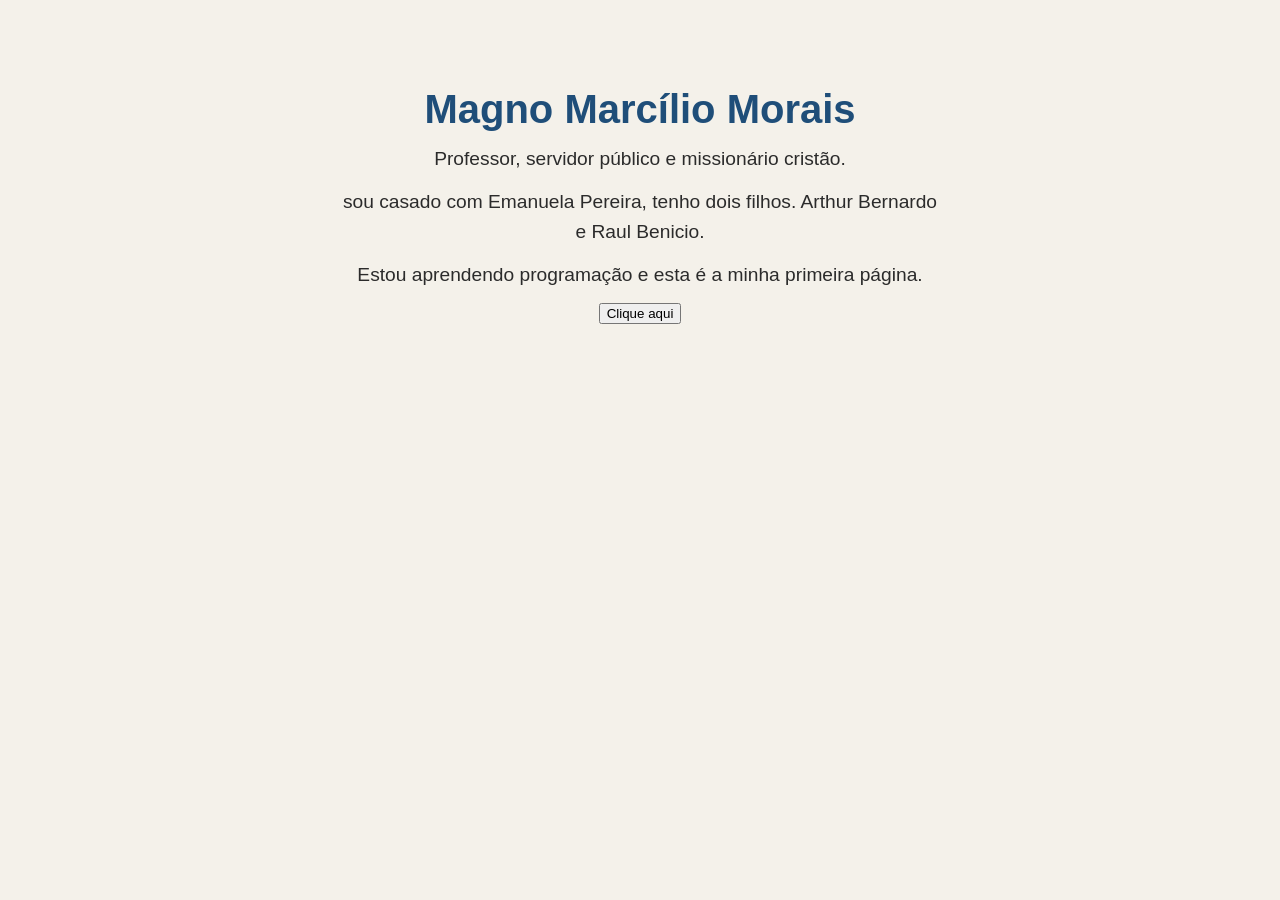
==== index.html @ 2fd46a53 "primeira versao da pagina" ====
<!DOCTYPE html>
<html lang="pt-BR">
<head>
  <meta charset="UTF-8">
  <meta name="viewport" content="width=device-width, initial-scale=1.0">
  <title>Magno Marcílio Morais</title>
  <link rel="stylesheet" href="style.css">
</head>
<body>
  <h1>Magno Marcílio Morais</h1>
  <p>Professor, servidor público e missionário cristão.</p>
  <p>sou casado com Emanuela Pereira, tenho dois filhos. Arthur Bernardo e Raul Benicio.</p>
  <p>Estou aprendendo programação e esta é a minha primeira página.</p>
  <button id="botao">Clique aqui</button>
  <p id="mensagem"></p>
  <script src="script.js"></script>
</body>
</html>
---- style.css ----
body {
  font-family: Arial, sans-serif;
  background-color: #f4f1ea;
  color: #2b2b2b;
  text-align: center;
  margin: 0;
  padding: 60px 20px;
}

h1 {
  color: #1f4e79;
  font-size: 2.5rem;
  margin-bottom: 10px;
}

p {
  font-size: 1.2rem;
  max-width: 600px;
  margin: 12px auto;
  line-height: 1.6;
}
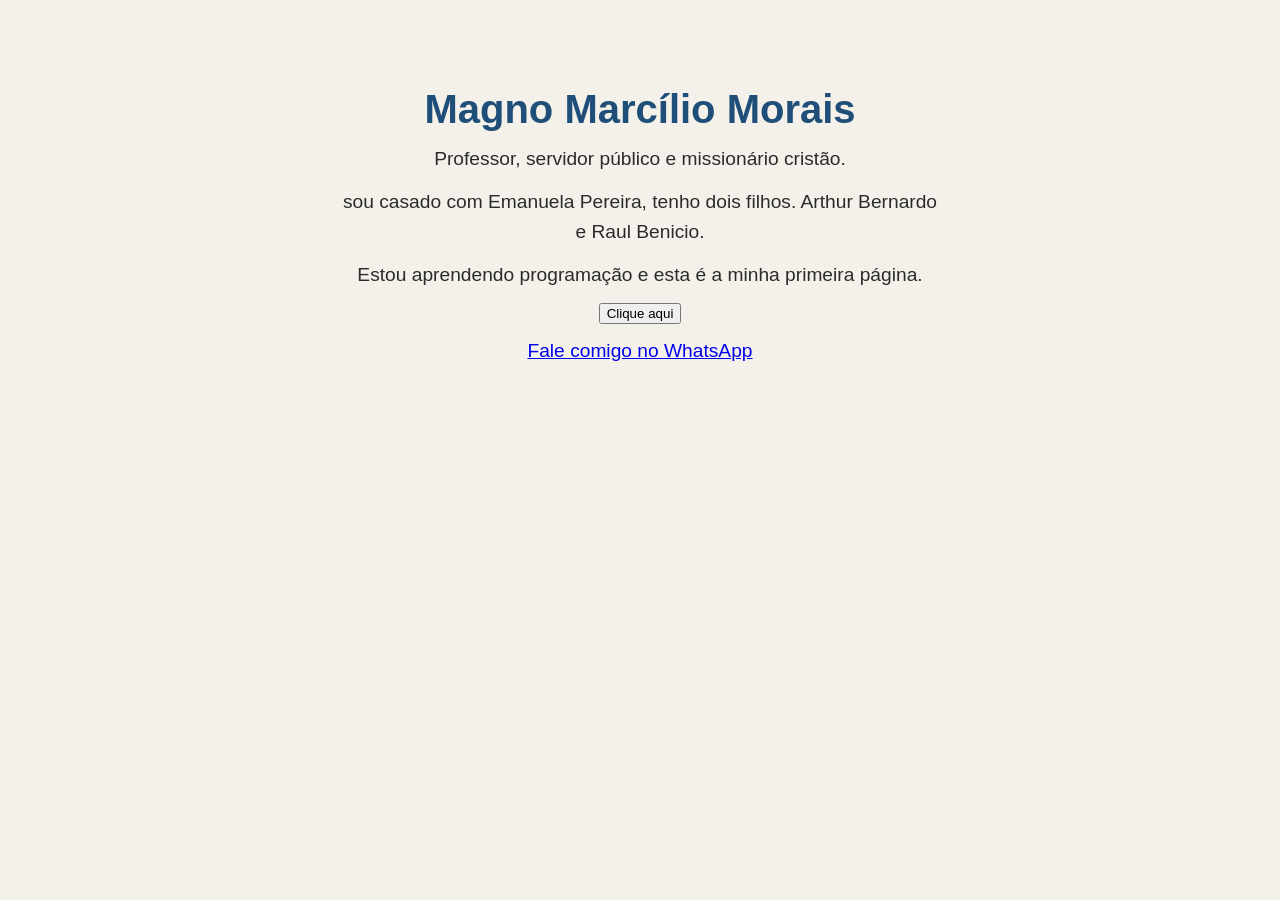
==== commit 397edb91: "coloquei o numero de whatsapp" ====
--- a/index.html
+++ b/index.html
@@ -13,6 +13,9 @@
   <p>Estou aprendendo programação e esta é a minha primeira página.</p>
   <button id="botao">Clique aqui</button>
   <p id="mensagem"></p>
+  <p>
+  <a href="https://wa.me/5584999380370" target="_blank">Fale comigo no WhatsApp</a>
+</p>
   <script src="script.js"></script>
 </body>
 </html>
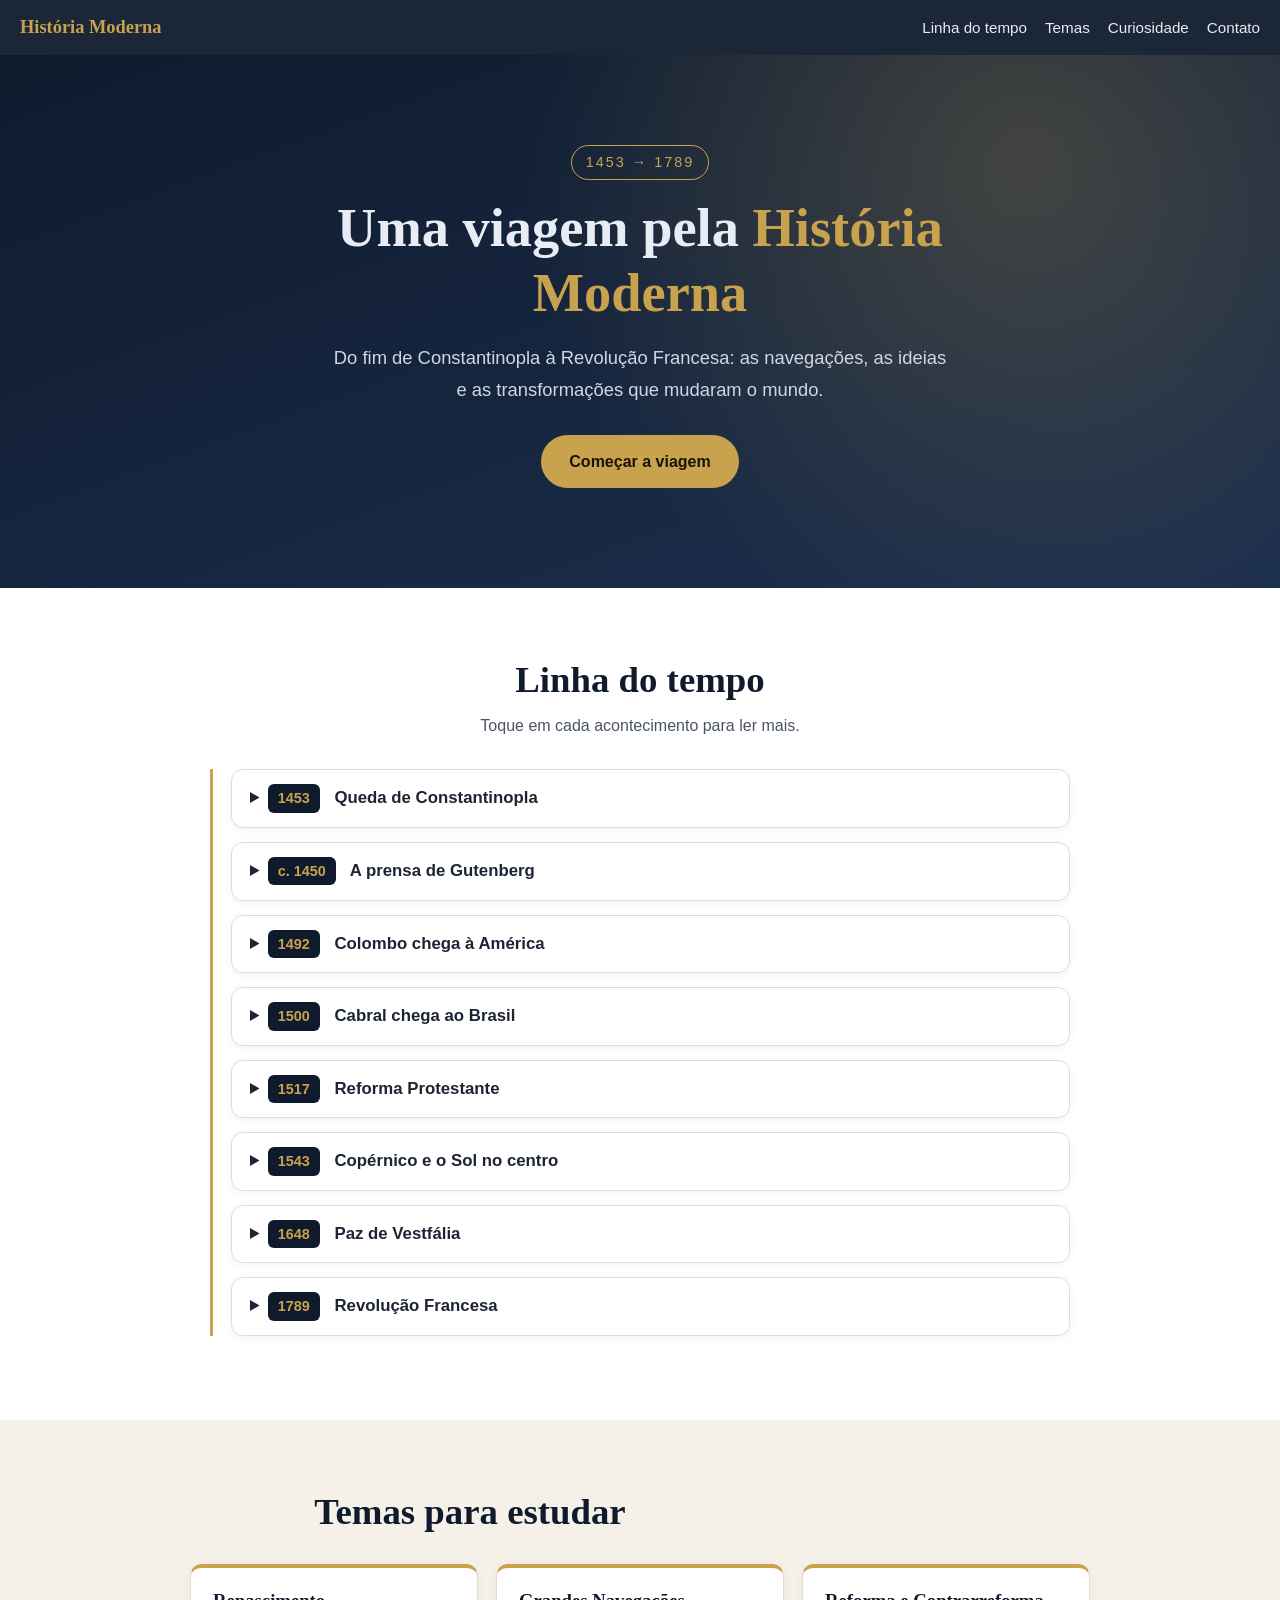
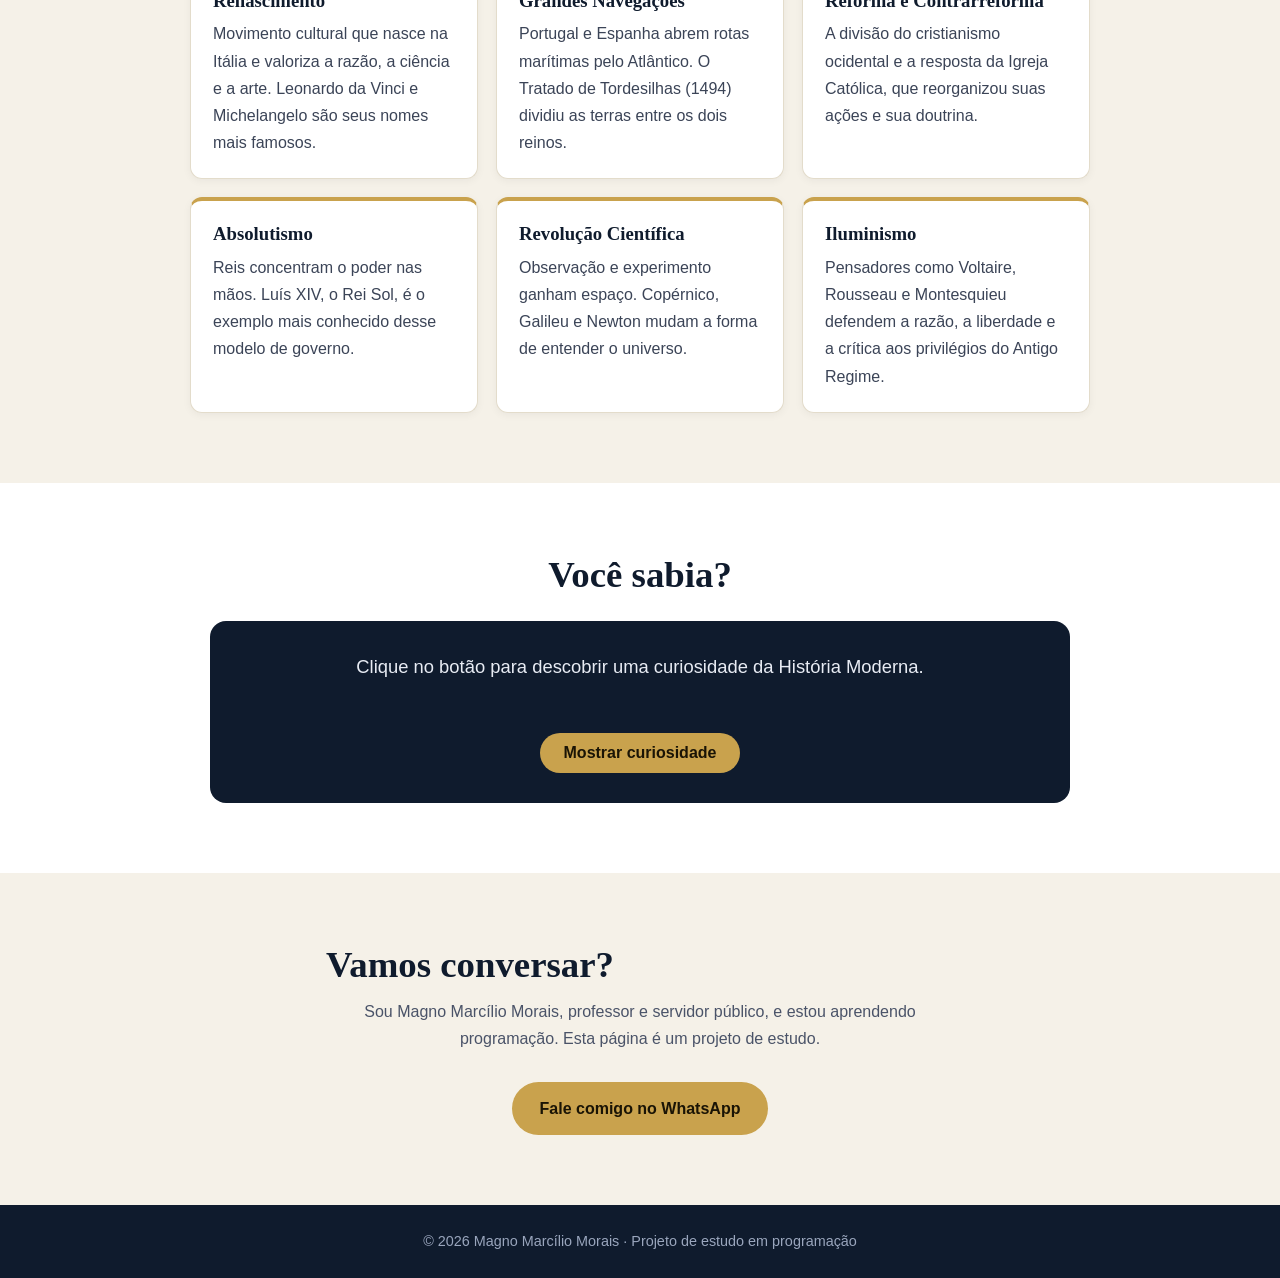
==== commit 2024b221: "nova aparencia" ====
--- a/index.html
+++ b/index.html
@@ -3,19 +3,149 @@
 <head>
   <meta charset="UTF-8">
   <meta name="viewport" content="width=device-width, initial-scale=1.0">
-  <title>Magno Marcílio Morais</title>
+  <title>História Moderna | Magno Marcílio Morais</title>
+  <meta name="description" content="Uma viagem pela História Moderna: do Renascimento à Revolução Francesa.">
   <link rel="stylesheet" href="style.css">
 </head>
 <body>
-  <h1>Magno Marcílio Morais</h1>
-  <p>Professor, servidor público e missionário cristão.</p>
-  <p>sou casado com Emanuela Pereira, tenho dois filhos. Arthur Bernardo e Raul Benicio.</p>
-  <p>Estou aprendendo programação e esta é a minha primeira página.</p>
-  <button id="botao">Clique aqui</button>
-  <p id="mensagem"></p>
-  <p>
-  <a href="https://wa.me/5584999380370" target="_blank">Fale comigo no WhatsApp</a>
-</p>
+
+  <header class="topo">
+    <a class="marca" href="#inicio">História Moderna</a>
+    <nav class="menu">
+      <a href="#linha-do-tempo">Linha do tempo</a>
+      <a href="#temas">Temas</a>
+      <a href="#curiosidade">Curiosidade</a>
+      <a href="#contato">Contato</a>
+    </nav>
+  </header>
+
+  <main>
+
+    <section class="hero" id="inicio">
+      <p class="etiqueta">1453 &rarr; 1789</p>
+      <h1>Uma viagem pela <span>História Moderna</span></h1>
+      <p class="hero-texto">
+        Do fim de Constantinopla à Revolução Francesa: as navegações, as ideias
+        e as transformações que mudaram o mundo.
+      </p>
+      <a class="botao-principal" href="#linha-do-tempo">Começar a viagem</a>
+    </section>
+
+    <section class="secao" id="linha-do-tempo">
+      <h2>Linha do tempo</h2>
+      <p class="secao-texto">Toque em cada acontecimento para ler mais.</p>
+
+      <div class="timeline">
+        <details class="evento">
+          <summary><span class="ano">1453</span> Queda de Constantinopla</summary>
+          <p>Os otomanos, liderados por Mehmed II, conquistam Constantinopla, capital do Império Bizantino. Tradicionalmente, esse fato marca o início da Idade Moderna.</p>
+        </details>
+
+        <details class="evento">
+          <summary><span class="ano">c. 1450</span> A prensa de Gutenberg</summary>
+          <p>Johannes Gutenberg aperfeiçoa a prensa de tipos móveis. Livros ficam mais baratos e as ideias circulam muito mais rápido pela Europa.</p>
+        </details>
+
+        <details class="evento">
+          <summary><span class="ano">1492</span> Colombo chega à América</summary>
+          <p>Cristóvão Colombo, a serviço da Espanha, chega ao continente americano. Começa um novo capítulo de contato, conquista e colonização entre os continentes.</p>
+        </details>
+
+        <details class="evento">
+          <summary><span class="ano">1500</span> Cabral chega ao Brasil</summary>
+          <p>A frota de Pedro Álvares Cabral chega ao litoral do atual Brasil, no contexto das grandes navegações portuguesas.</p>
+        </details>
+
+        <details class="evento">
+          <summary><span class="ano">1517</span> Reforma Protestante</summary>
+          <p>Martinho Lutero divulga suas 95 teses, criticando práticas da Igreja. O movimento muda a religião, a política e a cultura da Europa.</p>
+        </details>
+
+        <details class="evento">
+          <summary><span class="ano">1543</span> Copérnico e o Sol no centro</summary>
+          <p>Nicolau Copérnico publica sua obra sobre as revoluções dos corpos celestes, defendendo que a Terra gira em torno do Sol.</p>
+        </details>
+
+        <details class="evento">
+          <summary><span class="ano">1648</span> Paz de Vestfália</summary>
+          <p>O fim da Guerra dos Trinta Anos reorganiza o mapa político da Europa e fortalece a ideia de Estados com soberania própria.</p>
+        </details>
+
+        <details class="evento">
+          <summary><span class="ano">1789</span> Revolução Francesa</summary>
+          <p>A queda do Antigo Regime na França, com a ideia de liberdade, igualdade e fraternidade, é o marco que encerra a Idade Moderna.</p>
+        </details>
+      </div>
+    </section>
+
+    <section class="secao secao-clara" id="temas">
+      <h2>Temas para estudar</h2>
+      <div class="cartoes">
+        <article class="cartao">
+          <h3>Renascimento</h3>
+          <p>Movimento cultural que nasce na Itália e valoriza a razão, a ciência e a arte. Leonardo da Vinci e Michelangelo são seus nomes mais famosos.</p>
+        </article>
+        <article class="cartao">
+          <h3>Grandes Navegações</h3>
+          <p>Portugal e Espanha abrem rotas marítimas pelo Atlântico. O Tratado de Tordesilhas (1494) dividiu as terras entre os dois reinos.</p>
+        </article>
+        <article class="cartao">
+          <h3>Reforma e Contrarreforma</h3>
+          <p>A divisão do cristianismo ocidental e a resposta da Igreja Católica, que reorganizou suas ações e sua doutrina.</p>
+        </article>
+        <article class="cartao">
+          <h3>Absolutismo</h3>
+          <p>Reis concentram o poder nas mãos. Luís XIV, o Rei Sol, é o exemplo mais conhecido desse modelo de governo.</p>
+        </article>
+        <article class="cartao">
+          <h3>Revolução Científica</h3>
+          <p>Observação e experimento ganham espaço. Copérnico, Galileu e Newton mudam a forma de entender o universo.</p>
+        </article>
+        <article class="cartao">
+          <h3>Iluminismo</h3>
+          <p>Pensadores como Voltaire, Rousseau e Montesquieu defendem a razão, a liberdade e a crítica aos privilégios do Antigo Regime.</p>
+        </article>
+      </div>
+    </section>
+
+    <section class="secao" id="curiosidade">
+      <h2>Você sabia?</h2>
+      <div class="curiosidade">
+        <p id="fato">Clique no botão para descobrir uma curiosidade da História Moderna.</p>
+        <button id="botao-fato" type="button">Mostrar curiosidade</button>
+      </div>
+    </section>
+
+    <section class="secao secao-clara" id="contato">
+      <h2>Vamos conversar?</h2>
+      <p class="secao-texto">
+        Sou Magno Marcílio Morais, professor e servidor público, e estou
+        aprendendo programação. Esta página é um projeto de estudo.
+      </p>
+      <!-- TROQUE 5584999380370 pelo seu número: 55 + DDD + número, só dígitos -->
+      <a class="botao-principal" href="https://wa.me/5584999380370" target="_blank" rel="noopener">Fale comigo no WhatsApp</a>
+    </section>
+
+  </main>
+
+  <footer class="rodape">
+    <p>&copy; 2026 Magno Marcílio Morais &middot; Projeto de estudo em programação</p>
+  </footer>
+
   <script src="script.js"></script>
+
+ <!--Start of Tawk.to Script-->
+<script type="text/javascript">
+var Tawk_API=Tawk_API||{}, Tawk_LoadStart=new Date();
+(function(){
+var s1=document.createElement("script"),s0=document.getElementsByTagName("script")[0];
+s1.async=true;
+s1.src='https://embed.tawk.to/6acb996a6dd9e034cbf2befc/1k4lkui4u';
+s1.charset='UTF-8';
+s1.setAttribute('crossorigin','*');
+s0.parentNode.insertBefore(s1,s0);
+})();
+</script>
+<!--End of Tawk.to Script-->
 </body>
-</html>+</html>
--- a/style.css
+++ b/style.css
@@ -1,21 +1,278 @@
+:root {
+  --fundo: #0f1b2d;
+  --fundo-claro: #f5f1e8;
+  --texto: #1d2433;
+  --texto-claro: #e8ecf4;
+  --destaque: #c9a24d;
+  --destaque-escuro: #a3822f;
+  --cartao: #ffffff;
+  --borda: #e3dccb;
+}
+
+* {
+  box-sizing: border-box;
+}
+
+html {
+  scroll-behavior: smooth;
+}
+
 body {
-  font-family: Arial, sans-serif;
-  background-color: #f4f1ea;
-  color: #2b2b2b;
+  margin: 0;
+  font-family: "Segoe UI", Roboto, Arial, sans-serif;
+  color: var(--texto);
+  background: #ffffff;
+  line-height: 1.7;
+}
+
+h1, h2, h3 {
+  font-family: Georgia, "Times New Roman", serif;
+  line-height: 1.2;
+}
+
+/* Topo */
+.topo {
+  position: sticky;
+  top: 0;
+  z-index: 10;
+  display: flex;
+  flex-wrap: wrap;
+  align-items: center;
+  justify-content: space-between;
+  gap: 8px 20px;
+  padding: 12px 20px;
+  background: rgba(15, 27, 45, 0.95);
+  backdrop-filter: blur(6px);
+}
+
+.marca {
+  font-family: Georgia, serif;
+  font-size: 1.15rem;
+  color: var(--destaque);
+  text-decoration: none;
+  font-weight: bold;
+}
+
+.menu {
+  display: flex;
+  flex-wrap: wrap;
+  gap: 6px 18px;
+}
+
+.menu a {
+  color: var(--texto-claro);
+  text-decoration: none;
+  font-size: 0.95rem;
+}
+
+.menu a:hover {
+  color: var(--destaque);
+}
+
+/* Início */
+.hero {
   text-align: center;
+  padding: 90px 20px 100px;
+  color: var(--texto-claro);
+  background:
+    radial-gradient(circle at 80% 20%, rgba(201, 162, 77, 0.25), transparent 45%),
+    linear-gradient(160deg, #0f1b2d 0%, #1b2f4f 100%);
+}
+
+.etiqueta {
+  display: inline-block;
+  margin: 0 0 16px;
+  padding: 4px 14px;
+  border: 1px solid var(--destaque);
+  border-radius: 999px;
+  color: var(--destaque);
+  font-size: 0.9rem;
+  letter-spacing: 2px;
+}
+
+.hero h1 {
+  margin: 0 auto 16px;
+  max-width: 760px;
+  font-size: clamp(2rem, 6vw, 3.4rem);
+}
+
+.hero h1 span {
+  color: var(--destaque);
+}
+
+.hero-texto {
+  margin: 0 auto 30px;
+  max-width: 620px;
+  font-size: 1.15rem;
+  color: #cfd7e6;
+}
+
+.botao-principal {
+  display: inline-block;
+  padding: 13px 28px;
+  border-radius: 999px;
+  background: var(--destaque);
+  color: #1a1405;
+  font-weight: bold;
+  text-decoration: none;
+  transition: transform 0.15s, background 0.15s;
+}
+
+.botao-principal:hover {
+  background: #dcb760;
+  transform: translateY(-2px);
+}
+
+/* Seções */
+.secao {
+  padding: 70px 20px;
+  max-width: 900px;
+  margin: 0 auto;
+  text-align: center;
+}
+
+.secao-clara {
+  max-width: none;
+  background: var(--fundo-claro);
+}
+
+.secao-clara > * {
+  max-width: 900px;
+  margin-left: auto;
+  margin-right: auto;
+}
+
+.secao h2 {
+  margin: 0 0 10px;
+  font-size: clamp(1.7rem, 4vw, 2.3rem);
+  color: var(--fundo);
+}
+
+.secao-texto {
+  margin: 0 auto 30px;
+  max-width: 620px;
+  color: #4a5368;
+}
+
+/* Linha do tempo */
+.timeline {
+  text-align: left;
+  border-left: 3px solid var(--destaque);
+  padding-left: 18px;
+  margin-top: 30px;
+}
+
+.evento {
+  margin-bottom: 14px;
+  background: var(--cartao);
+  border: 1px solid var(--borda);
+  border-radius: 12px;
+  padding: 14px 18px;
+  box-shadow: 0 2px 8px rgba(15, 27, 45, 0.05);
+}
+
+.evento summary {
+  cursor: pointer;
+  font-weight: 600;
+  font-size: 1.05rem;
+  list-style-position: inside;
+}
+
+.evento[open] {
+  border-color: var(--destaque);
+}
+
+.evento p {
+  margin: 10px 0 0;
+  color: #3b4457;
+}
+
+.ano {
+  display: inline-block;
+  margin-right: 10px;
+  padding: 2px 10px;
+  border-radius: 6px;
+  background: var(--fundo);
+  color: var(--destaque);
+  font-size: 0.9rem;
+}
+
+/* Cartões */
+.cartoes {
+  display: grid;
+  grid-template-columns: repeat(auto-fit, minmax(240px, 1fr));
+  gap: 18px;
+  margin-top: 30px;
+  text-align: left;
+}
+
+.cartao {
+  background: var(--cartao);
+  border: 1px solid var(--borda);
+  border-top: 4px solid var(--destaque);
+  border-radius: 12px;
+  padding: 22px;
+  box-shadow: 0 2px 8px rgba(15, 27, 45, 0.05);
+}
+
+.cartao h3 {
+  margin: 0 0 8px;
+  color: var(--fundo);
+}
+
+.cartao p {
   margin: 0;
-  padding: 60px 20px;
-}
-
-h1 {
-  color: #1f4e79;
-  font-size: 2.5rem;
-  margin-bottom: 10px;
-}
-
-p {
-  font-size: 1.2rem;
-  max-width: 600px;
-  margin: 12px auto;
-  line-height: 1.6;
-}+  color: #3b4457;
+}
+
+/* Curiosidade */
+.curiosidade {
+  margin-top: 24px;
+  padding: 30px 22px;
+  border-radius: 16px;
+  background: var(--fundo);
+  color: var(--texto-claro);
+}
+
+.curiosidade p {
+  margin: 0 0 20px;
+  font-size: 1.15rem;
+  min-height: 3.4em;
+}
+
+.curiosidade button {
+  padding: 11px 24px;
+  border: none;
+  border-radius: 999px;
+  background: var(--destaque);
+  color: #1a1405;
+  font-size: 1rem;
+  font-weight: bold;
+  cursor: pointer;
+}
+
+.curiosidade button:hover {
+  background: #dcb760;
+}
+
+/* Rodapé */
+.rodape {
+  padding: 24px 20px;
+  text-align: center;
+  background: var(--fundo);
+  color: #9aa6bd;
+  font-size: 0.9rem;
+}
+
+.rodape p {
+  margin: 0;
+}
+
+@media (max-width: 520px) {
+  .secao {
+    padding: 50px 16px;
+  }
+  .hero {
+    padding: 70px 16px 80px;
+  }
+}
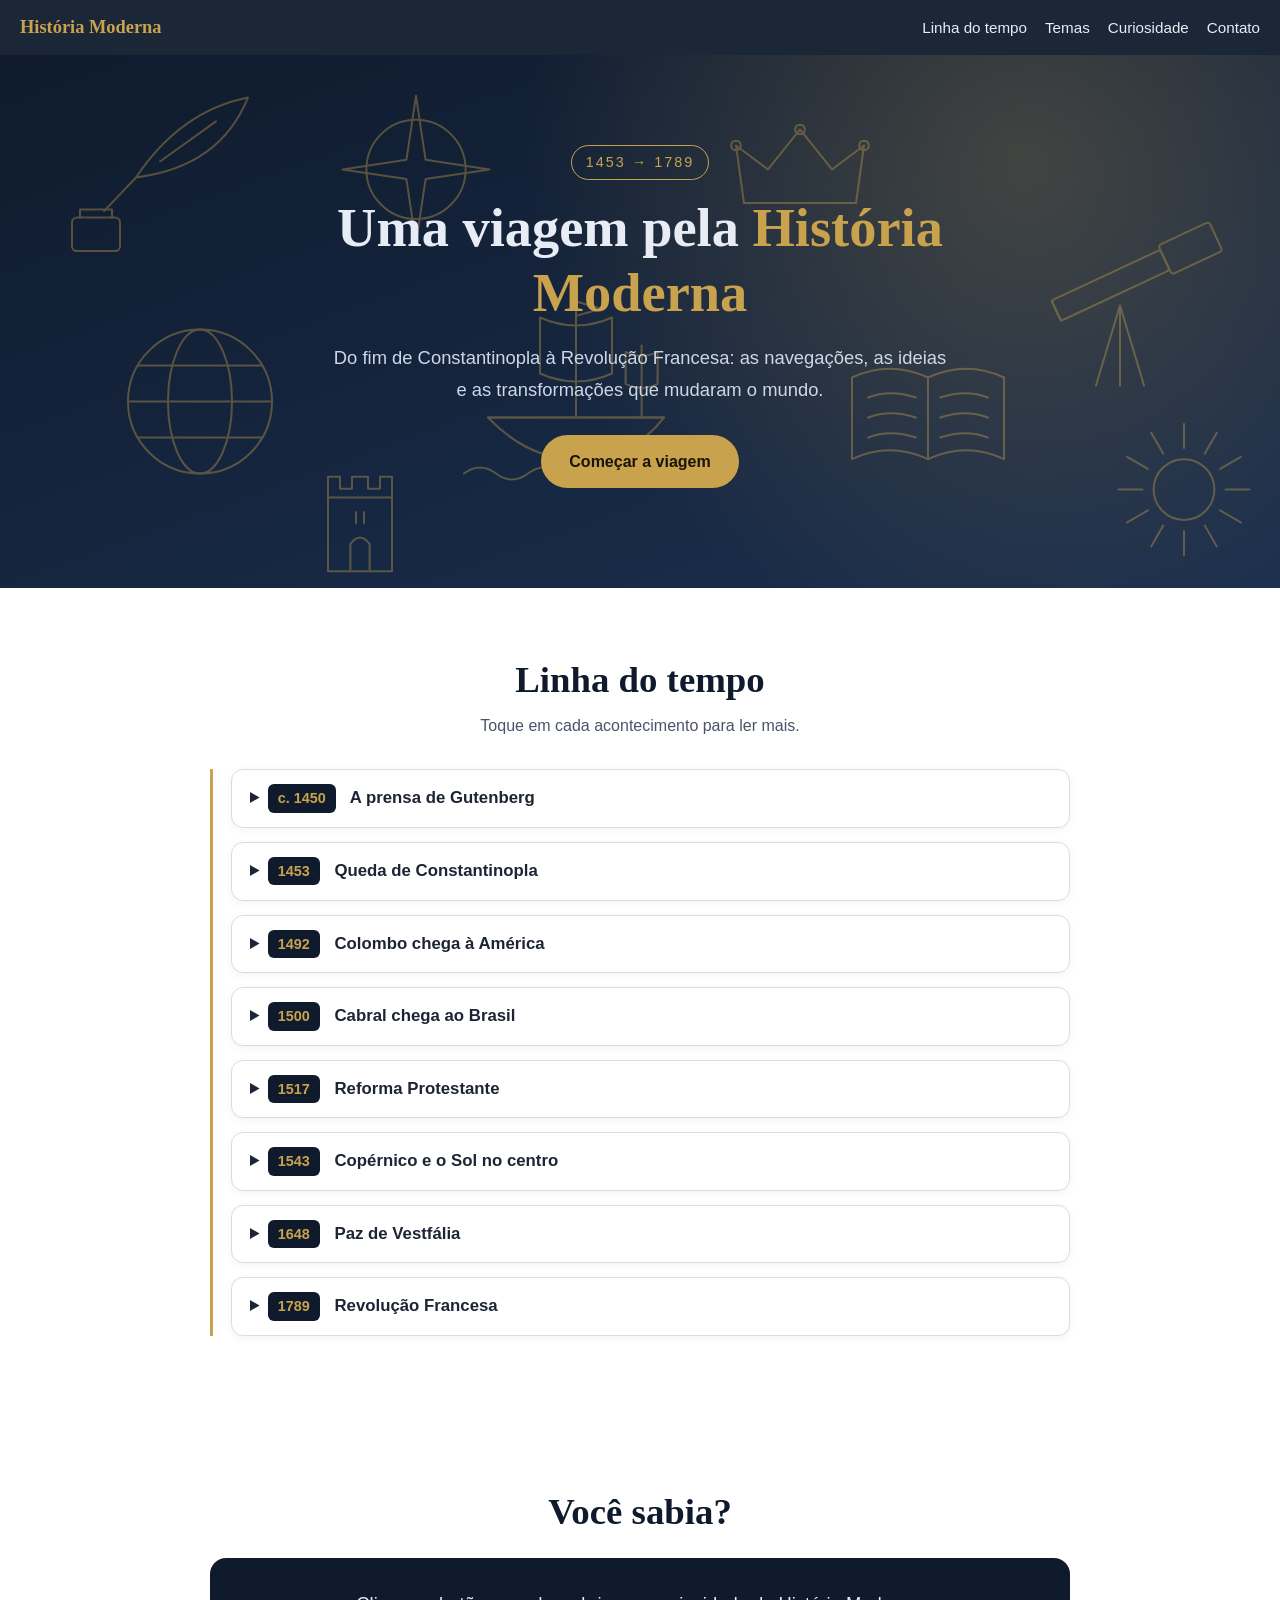
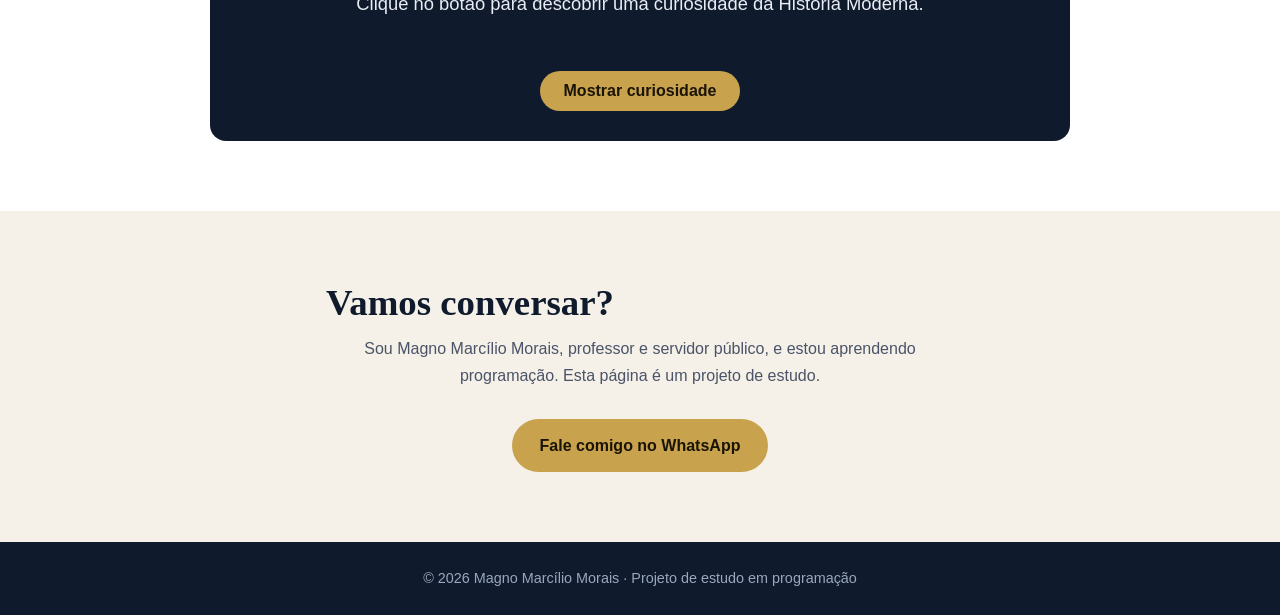
==== commit 43914bbd: "mais conteudo e imagem de fundo" ====
--- a/index.html
+++ b/index.html
@@ -35,77 +35,147 @@
       <h2>Linha do tempo</h2>
       <p class="secao-texto">Toque em cada acontecimento para ler mais.</p>
 
-      <div class="timeline">
+            <div class="timeline">
+
+        <details class="evento">
+          <summary><span class="ano">c. 1450</span> A prensa de Gutenberg</summary>
+          <div class="detalhes">
+            <h4>O que aconteceu</h4>
+            <p>Na cidade de Mainz, na atual Alemanha, Johannes Gutenberg aperfeiçoou um sistema de impressão com tipos móveis de metal, tinta adequada e uma prensa adaptada. A famosa Bíblia de Gutenberg foi impressa por volta de 1455.</p>
+            <h4>Contexto</h4>
+            <p>Antes disso, os livros eram copiados à mão, principalmente por monges e copistas. O processo era lento e caro, e poucas pessoas tinham acesso a livros.</p>
+            <h4>Consequências</h4>
+            <ul>
+              <li>Livros mais baratos e em maior quantidade.</li>
+              <li>Mais pessoas aprendendo a ler e acessando informação.</li>
+              <li>Ideias do Renascimento, da Reforma e da ciência circulando rapidamente.</li>
+            </ul>
+            <p class="reflexao">Para refletir: que invenção de hoje espalha ideias tão rápido quanto a imprensa fez no século XV?</p>
+          </div>
+        </details>
+
         <details class="evento">
           <summary><span class="ano">1453</span> Queda de Constantinopla</summary>
-          <p>Os otomanos, liderados por Mehmed II, conquistam Constantinopla, capital do Império Bizantino. Tradicionalmente, esse fato marca o início da Idade Moderna.</p>
-        </details>
-
-        <details class="evento">
-          <summary><span class="ano">c. 1450</span> A prensa de Gutenberg</summary>
-          <p>Johannes Gutenberg aperfeiçoa a prensa de tipos móveis. Livros ficam mais baratos e as ideias circulam muito mais rápido pela Europa.</p>
+          <div class="detalhes">
+            <h4>O que aconteceu</h4>
+            <p>Em 29 de maio de 1453, após um cerco de cerca de 50 dias, as tropas do sultão otomano Mehmed II tomaram Constantinopla. O último imperador bizantino, Constantino XI, morreu na defesa da cidade.</p>
+            <h4>Contexto</h4>
+            <p>Constantinopla era a capital do Império Bizantino, herdeiro do Império Romano do Oriente, e um ponto estratégico entre a Europa e a Ásia. Os otomanos usaram canhões de grande porte contra as muralhas da cidade.</p>
+            <h4>Consequências</h4>
+            <ul>
+              <li>Fim do Império Bizantino e início do domínio otomano na região, que depois seria conhecida como Istambul.</li>
+              <li>Pela explicação tradicional, o controle otomano das rotas comerciais terrestres estimulou europeus a buscar caminhos marítimos para o Oriente. Os historiadores discutem o peso real desse fator.</li>
+              <li>Marco tradicional do início da Idade Moderna.</li>
+            </ul>
+            <p class="reflexao">Para refletir: por que os historiadores escolhem marcos, como este, para dividir os períodos da História?</p>
+          </div>
         </details>
 
         <details class="evento">
           <summary><span class="ano">1492</span> Colombo chega à América</summary>
-          <p>Cristóvão Colombo, a serviço da Espanha, chega ao continente americano. Começa um novo capítulo de contato, conquista e colonização entre os continentes.</p>
+          <div class="detalhes">
+            <h4>O que aconteceu</h4>
+            <p>Em 12 de outubro de 1492, Cristóvão Colombo, navegando a serviço dos reis católicos da Espanha, Isabel e Fernando, chegou a uma ilha das Bahamas. Ele buscava um caminho marítimo para as Índias navegando para o Ocidente.</p>
+            <h4>Contexto</h4>
+            <p>No mesmo ano, a Espanha concluiu a Reconquista com a tomada de Granada. A busca por rotas e riquezas movia as monarquias ibéricas.</p>
+            <h4>Consequências</h4>
+            <ul>
+              <li>Início da conquista e da colonização europeia da América.</li>
+              <li>Grande queda da população indígena, por guerras, trabalho forçado e doenças trazidas da Europa.</li>
+              <li>Troca de plantas, animais e produtos entre os continentes, a chamada troca colombiana.</li>
+              <li>Mais tarde, a expansão do tráfico de africanos escravizados para as colônias.</li>
+            </ul>
+            <p class="reflexao">Para refletir: "descoberta" ou "chegada"? Como o ponto de vista muda a forma de contar esse fato?</p>
+          </div>
         </details>
 
         <details class="evento">
           <summary><span class="ano">1500</span> Cabral chega ao Brasil</summary>
-          <p>A frota de Pedro Álvares Cabral chega ao litoral do atual Brasil, no contexto das grandes navegações portuguesas.</p>
+          <div class="detalhes">
+            <h4>O que aconteceu</h4>
+            <p>Em 22 de abril de 1500, a frota de Pedro Álvares Cabral, com cerca de 13 navios, avistou o Monte Pascoal, no litoral da atual Bahia. O escrivão Pero Vaz de Caminha escreveu uma carta ao rei de Portugal relatando o encontro com os povos que viviam ali.</p>
+            <h4>Contexto</h4>
+            <p>A frota seguia para a Índia, seguindo a rota aberta por Vasco da Gama em 1498. Os historiadores debatem se a chegada ao Brasil foi acidental ou se Portugal já tinha conhecimento das terras. O Tratado de Tordesilhas (1494) já havia dividido o mundo entre Portugal e Espanha.</p>
+            <h4>Consequências</h4>
+            <ul>
+              <li>Início da presença portuguesa no território brasileiro, com a exploração do pau-brasil.</li>
+              <li>Começo de um longo processo de colonização, com graves impactos sobre os povos indígenas.</li>
+            </ul>
+            <p class="reflexao">Para refletir: o que a Carta de Caminha nos conta, e o que ela deixa de contar?</p>
+          </div>
         </details>
 
         <details class="evento">
           <summary><span class="ano">1517</span> Reforma Protestante</summary>
-          <p>Martinho Lutero divulga suas 95 teses, criticando práticas da Igreja. O movimento muda a religião, a política e a cultura da Europa.</p>
+          <div class="detalhes">
+            <h4>O que aconteceu</h4>
+            <p>Segundo a tradição, em 31 de outubro de 1517 o monge alemão Martinho Lutero divulgou em Wittenberg suas 95 teses, criticando a venda de indulgências pela Igreja. Os historiadores discutem os detalhes de como o texto foi tornado público.</p>
+            <h4>Contexto</h4>
+            <p>A Igreja precisava de recursos, e a venda de indulgências, que prometiam perdão de penas, gerava críticas. A imprensa ajudou a espalhar rapidamente os escritos de Lutero.</p>
+            <h4>Consequências</h4>
+            <ul>
+              <li>Divisão do cristianismo ocidental e surgimento de igrejas luteranas, calvinistas e anglicana.</li>
+              <li>Guerras de religião na Europa.</li>
+              <li>Resposta católica, a Contrarreforma, com o Concílio de Trento (1545-1563).</li>
+            </ul>
+            <p class="reflexao">Para refletir: como a religião e a política se misturavam nos Estados europeus dessa época?</p>
+          </div>
         </details>
 
         <details class="evento">
           <summary><span class="ano">1543</span> Copérnico e o Sol no centro</summary>
-          <p>Nicolau Copérnico publica sua obra sobre as revoluções dos corpos celestes, defendendo que a Terra gira em torno do Sol.</p>
+          <div class="detalhes">
+            <h4>O que aconteceu</h4>
+            <p>Nicolau Copérnico publicou a obra "Sobre as revoluções das esferas celestes", defendendo o modelo heliocêntrico: a Terra e os outros planetas giram em torno do Sol. Ele morreu no mesmo ano da publicação.</p>
+            <h4>Contexto</h4>
+            <p>Até então, prevalecia o modelo geocêntrico, com a Terra no centro do universo, herdado de Ptolomeu e aceito por séculos.</p>
+            <h4>Consequências</h4>
+            <ul>
+              <li>Abertura da Revolução Científica.</li>
+              <li>Trabalhos posteriores de Kepler, Galileu (com o telescópio) e Newton, que publicou os "Principia" em 1687.</li>
+              <li>Nova forma de buscar conhecimento, baseada em observação, medição e experimento.</li>
+            </ul>
+            <p class="reflexao">Para refletir: por que mudar a posição da Terra no universo causou tanta polêmica?</p>
+          </div>
         </details>
 
         <details class="evento">
           <summary><span class="ano">1648</span> Paz de Vestfália</summary>
-          <p>O fim da Guerra dos Trinta Anos reorganiza o mapa político da Europa e fortalece a ideia de Estados com soberania própria.</p>
+          <div class="detalhes">
+            <h4>O que aconteceu</h4>
+            <p>Os tratados de Münster e Osnabrück encerraram a Guerra dos Trinta Anos (1618-1648), conflito que começou com tensões religiosas no Sacro Império e acabou envolvendo várias potências europeias.</p>
+            <h4>Contexto</h4>
+            <p>A guerra devastou regiões inteiras da Europa Central, com muitas mortes, fome e doenças.</p>
+            <h4>Consequências</h4>
+            <ul>
+              <li>Reconhecimento da independência das Províncias Unidas (Holanda) em relação à Espanha.</li>
+              <li>Fortalecimento da ideia de Estados soberanos, que não aceitam interferência externa em seus assuntos internos.</li>
+              <li>Muitos estudiosos veem esse momento como base do sistema de Estados modernos.</li>
+            </ul>
+            <p class="reflexao">Para refletir: o que significa "soberania" de um país, e como ela aparece nas notícias de hoje?</p>
+          </div>
         </details>
 
         <details class="evento">
           <summary><span class="ano">1789</span> Revolução Francesa</summary>
-          <p>A queda do Antigo Regime na França, com a ideia de liberdade, igualdade e fraternidade, é o marco que encerra a Idade Moderna.</p>
-        </details>
+          <div class="detalhes">
+            <h4>O que aconteceu</h4>
+            <p>Diante de uma grave crise financeira, o rei Luís XVI convocou os Estados Gerais em 1789. Os representantes do Terceiro Estado formaram a Assembleia Nacional, o povo de Paris tomou a Bastilha em 14 de julho, e em agosto foi aprovada a Declaração dos Direitos do Homem e do Cidadão.</p>
+            <h4>Contexto</h4>
+            <p>A sociedade francesa era dividida em três estados: clero, nobreza e Terceiro Estado, formado pela maioria da população, que pagava a maior parte dos impostos. As ideias iluministas alimentavam a crítica aos privilégios.</p>
+            <h4>Consequências</h4>
+            <ul>
+              <li>Fim do Antigo Regime na França e proclamação da República, em 1792.</li>
+              <li>Execução de Luís XVI, em 1793, e o período do Terror.</li>
+              <li>Ascensão de Napoleão Bonaparte e expansão das ideias revolucionárias pela Europa.</li>
+              <li>Marco tradicional que encerra a Idade Moderna e inicia a Contemporânea.</li>
+            </ul>
+            <p class="reflexao">Para refletir: quais ideais da Revolução Francesa ainda aparecem em constituições e debates atuais?</p>
+          </div>
+        </details>
+
       </div>
-    </section>
-
-    <section class="secao secao-clara" id="temas">
-      <h2>Temas para estudar</h2>
-      <div class="cartoes">
-        <article class="cartao">
-          <h3>Renascimento</h3>
-          <p>Movimento cultural que nasce na Itália e valoriza a razão, a ciência e a arte. Leonardo da Vinci e Michelangelo são seus nomes mais famosos.</p>
-        </article>
-        <article class="cartao">
-          <h3>Grandes Navegações</h3>
-          <p>Portugal e Espanha abrem rotas marítimas pelo Atlântico. O Tratado de Tordesilhas (1494) dividiu as terras entre os dois reinos.</p>
-        </article>
-        <article class="cartao">
-          <h3>Reforma e Contrarreforma</h3>
-          <p>A divisão do cristianismo ocidental e a resposta da Igreja Católica, que reorganizou suas ações e sua doutrina.</p>
-        </article>
-        <article class="cartao">
-          <h3>Absolutismo</h3>
-          <p>Reis concentram o poder nas mãos. Luís XIV, o Rei Sol, é o exemplo mais conhecido desse modelo de governo.</p>
-        </article>
-        <article class="cartao">
-          <h3>Revolução Científica</h3>
-          <p>Observação e experimento ganham espaço. Copérnico, Galileu e Newton mudam a forma de entender o universo.</p>
-        </article>
-        <article class="cartao">
-          <h3>Iluminismo</h3>
-          <p>Pensadores como Voltaire, Rousseau e Montesquieu defendem a razão, a liberdade e a crítica aos privilégios do Antigo Regime.</p>
-        </article>
-      </div>
+
     </section>
 
     <section class="secao" id="curiosidade">
--- a/style.css
+++ b/style.css
@@ -75,8 +75,40 @@
   padding: 90px 20px 100px;
   color: var(--texto-claro);
   background:
+    url("hero-bg.svg") center / cover no-repeat,
     radial-gradient(circle at 80% 20%, rgba(201, 162, 77, 0.25), transparent 45%),
     linear-gradient(160deg, #0f1b2d 0%, #1b2f4f 100%);
+}
+
+/* Conteúdo ampliado da linha do tempo */
+.evento .detalhes h4 {
+  margin: 16px 0 4px;
+  font-family: Georgia, "Times New Roman", serif;
+  font-size: 1rem;
+  color: var(--destaque-escuro);
+}
+
+.evento .detalhes p {
+  margin: 0 0 6px;
+}
+
+.evento .detalhes ul {
+  margin: 0;
+  padding-left: 20px;
+  color: #3b4457;
+}
+
+.evento .detalhes li {
+  margin-bottom: 4px;
+}
+
+.evento .reflexao {
+  margin-top: 16px;
+  padding: 10px 14px;
+  border-left: 3px solid var(--destaque);
+  border-radius: 6px;
+  background: #faf6ea;
+  font-style: italic;
 }
 
 .etiqueta {
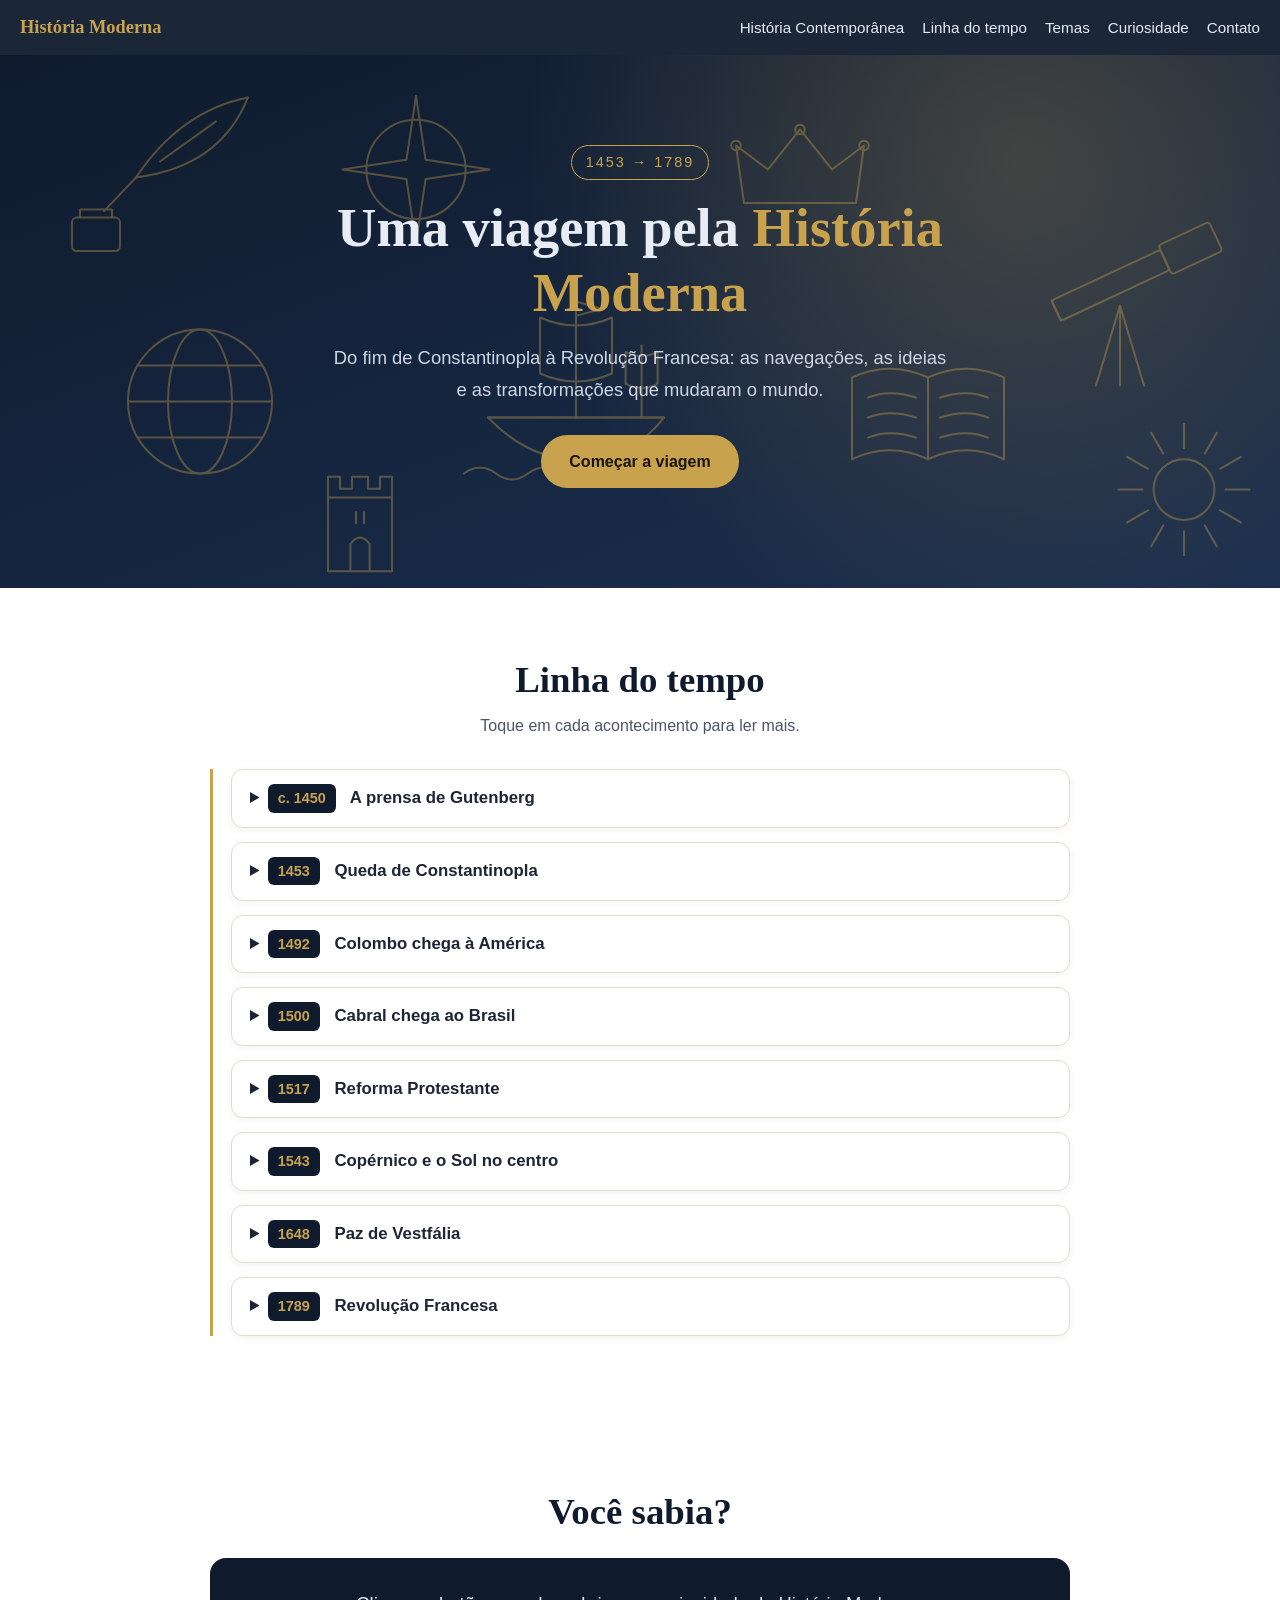
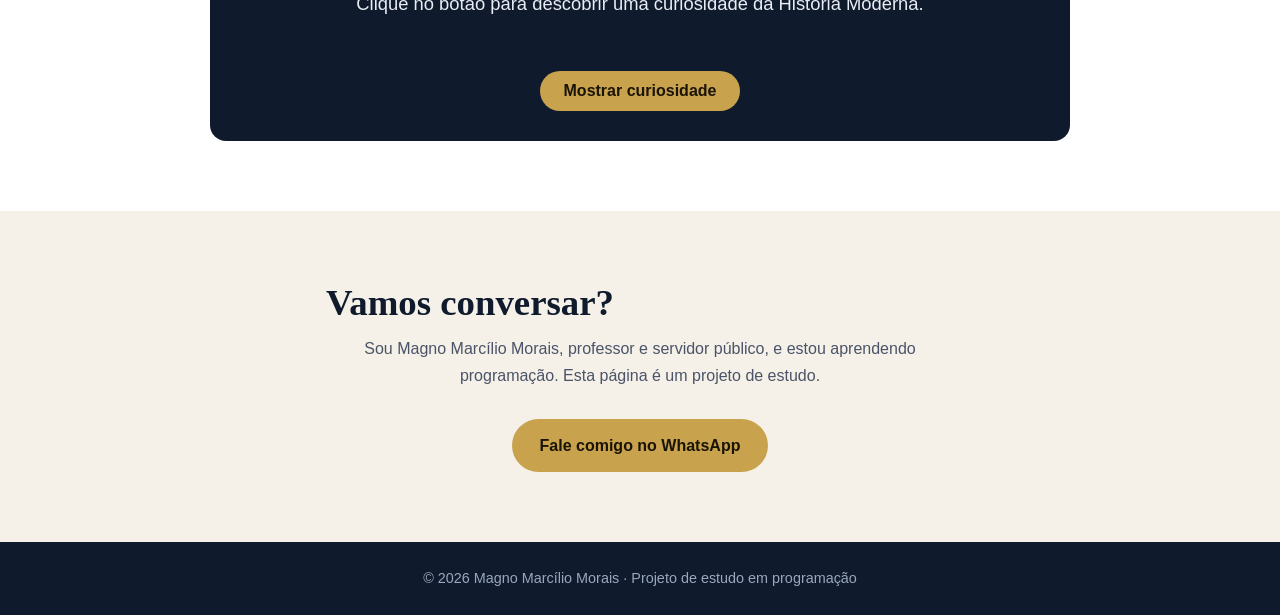
==== commit d04d74fb: "pagina historia contemporanea" ====
--- a/index.html
+++ b/index.html
@@ -12,6 +12,7 @@
   <header class="topo">
     <a class="marca" href="#inicio">História Moderna</a>
     <nav class="menu">
+      <a href="contemporanea.html">História Contemporânea</a>
       <a href="#linha-do-tempo">Linha do tempo</a>
       <a href="#temas">Temas</a>
       <a href="#curiosidade">Curiosidade</a>
